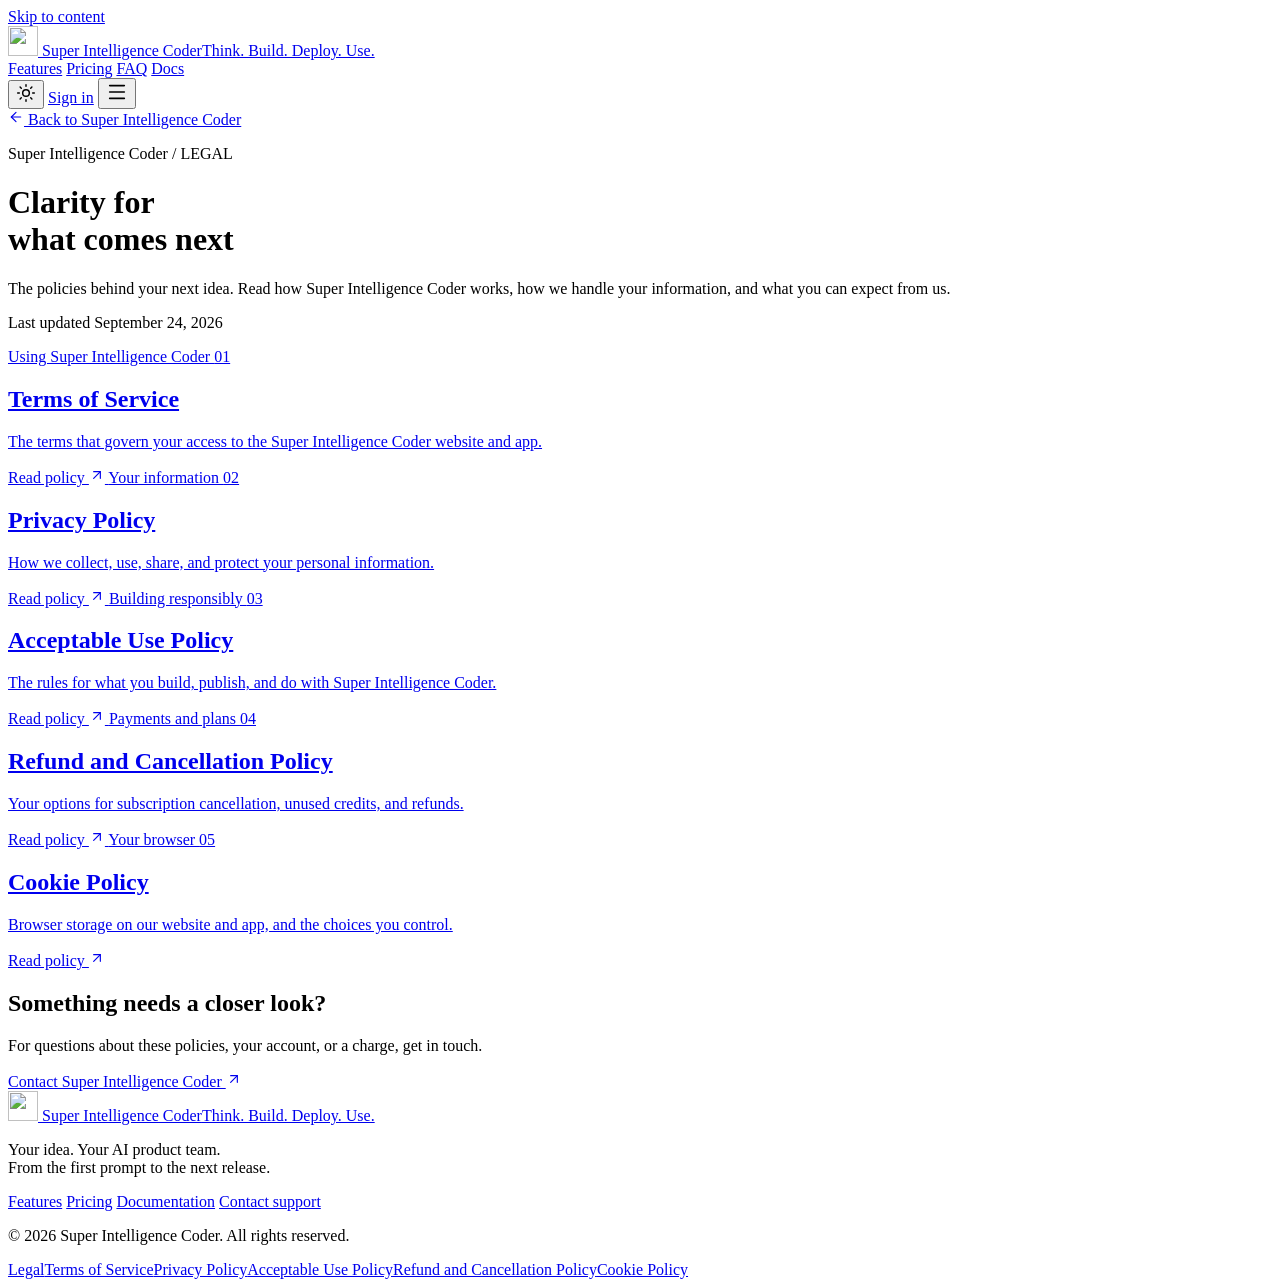
==== public/legal/index.html @ 86da445b "Initial commit Co-Authored-By: Claude Opus 5.5 <noreply@anthropic.com>" ====
<!DOCTYPE html><html lang="en" dir="ltr" class="dark"><head>



	<meta charset="utf-8">
	<meta name="viewport" content="width=device-width, initial-scale=1">

	<title>Legal | Super Intelligence Coder</title>
    <meta property="og:url" content="https://superintelligencecoder.ai/legal">
<meta name="description" content="Super Intelligence Coder terms, privacy, acceptable use, refunds, and cookie policies.">


    <link rel="icon" href="/images/main%20favicon.svg" type="image/svg+xml">
    <link rel="apple-touch-icon" href="/images/main%20favicon.svg">

    <meta property="og:type" content="website">
    <meta property="og:title" content="Legal | Super Intelligence Coder">
    <meta property="og:description" content="Super Intelligence Coder terms, privacy, acceptable use, refunds, and cookie policies.">
    <meta property="og:image" content="https://superintelligencecoder.ai/images/social-preview.png">

    <meta name="twitter:card" content="summary_large_image">
    <meta name="twitter:title" content="Legal | Super Intelligence Coder">
    <meta name="twitter:description" content="Super Intelligence Coder terms, privacy, acceptable use, refunds, and cookie policies.">
    <meta name="twitter:image" content="https://superintelligencecoder.ai/images/social-preview.png">












	<meta name="robots" content="max-image-preview:large">









<link rel="canonical" href="https://superintelligencecoder.ai/legal">
<meta name="theme-color" content="#1B211D">
<script src="/js/theme.js">
</script>
<link rel="stylesheet" href="/css/export.css">
<link rel="stylesheet" href="/tailwind.css">
<link rel="stylesheet" href="/css/site.css">
<link rel="stylesheet" href="/css/polish.css">
<link rel="stylesheet" href="/css/product-tour.css">
<link rel="stylesheet" href="/css/why.css">
<meta property="og:image:alt" content="The Super Intelligence Coder AI app builder">
<meta property="og:site_name" content="Super Intelligence Coder">
<link rel="stylesheet" href="/css/legal.css"><link rel="stylesheet" href="/css/brand.css">
</head>

<body class="legal-page"><a class="skip-link" href="#content">Skip to content</a><header class="site-header">
<svg aria-hidden="true" width="0" height="0" style="position:absolute"><filter id="sb-liquid" x="0" y="0" width="100%" height="100%" color-interpolation-filters="sRGB"><feTurbulence type="fractalNoise" baseFrequency="0.012 0.03" numOctaves="2" seed="7" result="noise"></feTurbulence><feGaussianBlur in="noise" stdDeviation="2" result="soft"></feGaussianBlur><feDisplacementMap in="SourceGraphic" in2="soft" scale="38" xChannelSelector="R" yChannelSelector="G"></feDisplacementMap></filter></svg>
<div class="header-glass" aria-hidden="true"></div>
<div class="nav-bar">
<a class="site-brand" href="/" aria-label="Super Intelligence Coder home">
<img src="/images/favicon.svg" alt="" width="30" height="30">
<span class="brand-wordmark"><span class="brand-name">Super Intelligence Coder</span><span class="brand-tagline">Think. Build. Deploy. Use.</span></span>
</a>
<nav class="desktop-nav" aria-label="Main navigation">
<a href="/#features">Features</a>
<a href="/#pricing">Pricing</a>
<a href="/#faq">FAQ</a>
<a href="https://docs.superintelligencecoder.ai/">Docs</a>
</nav>
<div class="nav-actions">
<button type="button" class="theme-toggle icon-button" aria-label="Switch to light theme">
<svg class="theme-icon" width="20" height="20" width="1.6" data-lucide="sun" viewBox="0 0 24 24" fill="none" stroke="currentColor" stroke-width="1.75" stroke-linecap="round" stroke-linejoin="round" aria-hidden="true" focusable="false"><circle cx="12" cy="12" r="4" />
  <path d="M12 2v2" />
  <path d="M12 20v2" />
  <path d="m4.93 4.93 1.41 1.41" />
  <path d="m17.66 17.66 1.41 1.41" />
  <path d="M2 12h2" />
  <path d="M20 12h2" />
  <path d="m6.34 17.66-1.41 1.41" />
  <path d="m19.07 4.93-1.41 1.41" /></svg>
</button>
<a class="site-button secondary nav-signin" href="https://app.superintelligencecoder.ai/auth">Sign in</a>
<button type="button" class="menu-toggle icon-button" aria-label="Open menu" aria-expanded="false" aria-controls="mobile-nav">
<svg width="22" height="22" width="1.6" data-lucide="menu" viewBox="0 0 24 24" fill="none" stroke="currentColor" stroke-width="1.75" stroke-linecap="round" stroke-linejoin="round" aria-hidden="true" focusable="false"><path d="M4 5h16" />
  <path d="M4 12h16" />
  <path d="M4 19h16" /></svg>
</button>
</div>
</div>
<nav id="mobile-nav" class="mobile-nav" aria-label="Mobile navigation" hidden="">
<a href="/#features">Features</a>
<a href="/#pricing">Pricing</a>
<a href="/#faq">FAQ</a>
<a href="https://docs.superintelligencecoder.ai/">Docs</a>
<a href="https://app.superintelligencecoder.ai/auth">Sign in</a>
<a class="site-button primary" href="https://app.superintelligencecoder.ai/">Get started</a>
</nav>
</header><main id="content" class="legal-main legal-hub" tabindex="-1">
    <header class="legal-page-heading"><a class="legal-back" href="/"><svg class="arrow-icon" width="16" height="16" width="1.75" data-lucide="arrow-left" viewBox="0 0 24 24" fill="none" stroke="currentColor" stroke-width="1.75" stroke-linecap="round" stroke-linejoin="round" aria-hidden="true" focusable="false"><path d="m12 19-7-7 7-7" />
  <path d="M19 12H5" /></svg> Back to Super Intelligence Coder</a>
      <p class="legal-eyebrow">Super Intelligence Coder / LEGAL</p><h1>Clarity for<br><span>what comes next</span></h1>
      <p class="legal-description">The policies behind your next idea. Read how Super Intelligence Coder works, how we handle your information, and what you can expect from us.</p>
      <p class="legal-updated">Last updated <time datetime="2026-09-24">September 24, 2026</time></p>
    </header>
    <section class="legal-policy-grid" aria-label="Super Intelligence Coder policies"><a class="legal-policy-card legal-policy-card-featured" href="/legal/terms">
    <span class="legal-card-label">Using Super Intelligence Coder <span aria-hidden="true">01</span></span>
    <h2>Terms of Service</h2><p>The terms that govern your access to the Super Intelligence Coder website and app.</p>
    <span class="legal-card-action">Read policy <span aria-hidden="true"><svg class="arrow-icon" width="16" height="16" width="1.75" data-lucide="arrow-up-right" viewBox="0 0 24 24" fill="none" stroke="currentColor" stroke-width="1.75" stroke-linecap="round" stroke-linejoin="round" aria-hidden="true" focusable="false"><path d="M7 7h10v10" />
  <path d="M7 17 17 7" /></svg></span></span>
  </a>
<a class="legal-policy-card" href="/legal/privacy">
    <span class="legal-card-label">Your information <span aria-hidden="true">02</span></span>
    <h2>Privacy Policy</h2><p>How we collect, use, share, and protect your personal information.</p>
    <span class="legal-card-action">Read policy <span aria-hidden="true"><svg class="arrow-icon" width="16" height="16" width="1.75" data-lucide="arrow-up-right" viewBox="0 0 24 24" fill="none" stroke="currentColor" stroke-width="1.75" stroke-linecap="round" stroke-linejoin="round" aria-hidden="true" focusable="false"><path d="M7 7h10v10" />
  <path d="M7 17 17 7" /></svg></span></span>
  </a>
<a class="legal-policy-card" href="/legal/acceptable-use">
    <span class="legal-card-label">Building responsibly <span aria-hidden="true">03</span></span>
    <h2>Acceptable Use Policy</h2><p>The rules for what you build, publish, and do with Super Intelligence Coder.</p>
    <span class="legal-card-action">Read policy <span aria-hidden="true"><svg class="arrow-icon" width="16" height="16" width="1.75" data-lucide="arrow-up-right" viewBox="0 0 24 24" fill="none" stroke="currentColor" stroke-width="1.75" stroke-linecap="round" stroke-linejoin="round" aria-hidden="true" focusable="false"><path d="M7 7h10v10" />
  <path d="M7 17 17 7" /></svg></span></span>
  </a>
<a class="legal-policy-card" href="/legal/refund">
    <span class="legal-card-label">Payments and plans <span aria-hidden="true">04</span></span>
    <h2>Refund and Cancellation Policy</h2><p>Your options for subscription cancellation, unused credits, and refunds.</p>
    <span class="legal-card-action">Read policy <span aria-hidden="true"><svg class="arrow-icon" width="16" height="16" width="1.75" data-lucide="arrow-up-right" viewBox="0 0 24 24" fill="none" stroke="currentColor" stroke-width="1.75" stroke-linecap="round" stroke-linejoin="round" aria-hidden="true" focusable="false"><path d="M7 7h10v10" />
  <path d="M7 17 17 7" /></svg></span></span>
  </a>
<a class="legal-policy-card" href="/legal/cookies">
    <span class="legal-card-label">Your browser <span aria-hidden="true">05</span></span>
    <h2>Cookie Policy</h2><p>Browser storage on our website and app, and the choices you control.</p>
    <span class="legal-card-action">Read policy <span aria-hidden="true"><svg class="arrow-icon" width="16" height="16" width="1.75" data-lucide="arrow-up-right" viewBox="0 0 24 24" fill="none" stroke="currentColor" stroke-width="1.75" stroke-linecap="round" stroke-linejoin="round" aria-hidden="true" focusable="false"><path d="M7 7h10v10" />
  <path d="M7 17 17 7" /></svg></span></span>
  </a></section>
    <aside class="legal-contact"><div><h2>Something needs a closer look?</h2><p>For questions about these policies, your account, or a charge, get in touch.</p></div><a class="site-button secondary" href="mailto:support@superintelligencecoder.ai">Contact Super Intelligence Coder <span aria-hidden="true"><svg class="arrow-icon" width="16" height="16" width="1.75" data-lucide="arrow-up-right" viewBox="0 0 24 24" fill="none" stroke="currentColor" stroke-width="1.75" stroke-linecap="round" stroke-linejoin="round" aria-hidden="true" focusable="false"><path d="M7 7h10v10" />
  <path d="M7 17 17 7" /></svg></span></a></aside>
  </main><footer class="site-footer">
<div class="footer-top">
<div>
<a class="site-brand" href="/">
<img src="/images/favicon.svg" alt="" width="30" height="30" loading="lazy" decoding="async">
<span class="brand-wordmark"><span class="brand-name">Super Intelligence Coder</span><span class="brand-tagline">Think. Build. Deploy. Use.</span></span>
</a>
<p>Your idea. Your AI product team.<br>From the first prompt to the next release.</p>
</div>
<nav aria-label="Footer navigation">
<a href="/#features">Features</a>
<a href="/#pricing">Pricing</a>
<a href="https://docs.superintelligencecoder.ai/">Documentation</a>
<a href="mailto:support@superintelligencecoder.ai">Contact support</a>
</nav>
</div>
<div class="footer-bottom">
<p>© <span data-year="">2026</span> Super Intelligence Coder. All rights reserved.</p>
<nav aria-label="Legal"><a href="/legal">Legal</a><a href="/legal/terms">Terms of Service</a><a href="/legal/privacy">Privacy Policy</a><a href="/legal/acceptable-use">Acceptable Use Policy</a><a href="/legal/refund">Refund and Cancellation Policy</a><a href="/legal/cookies">Cookie Policy</a></nav>
</div>
</footer><script type="module" src="/js/chrome.js"></script></body></html>
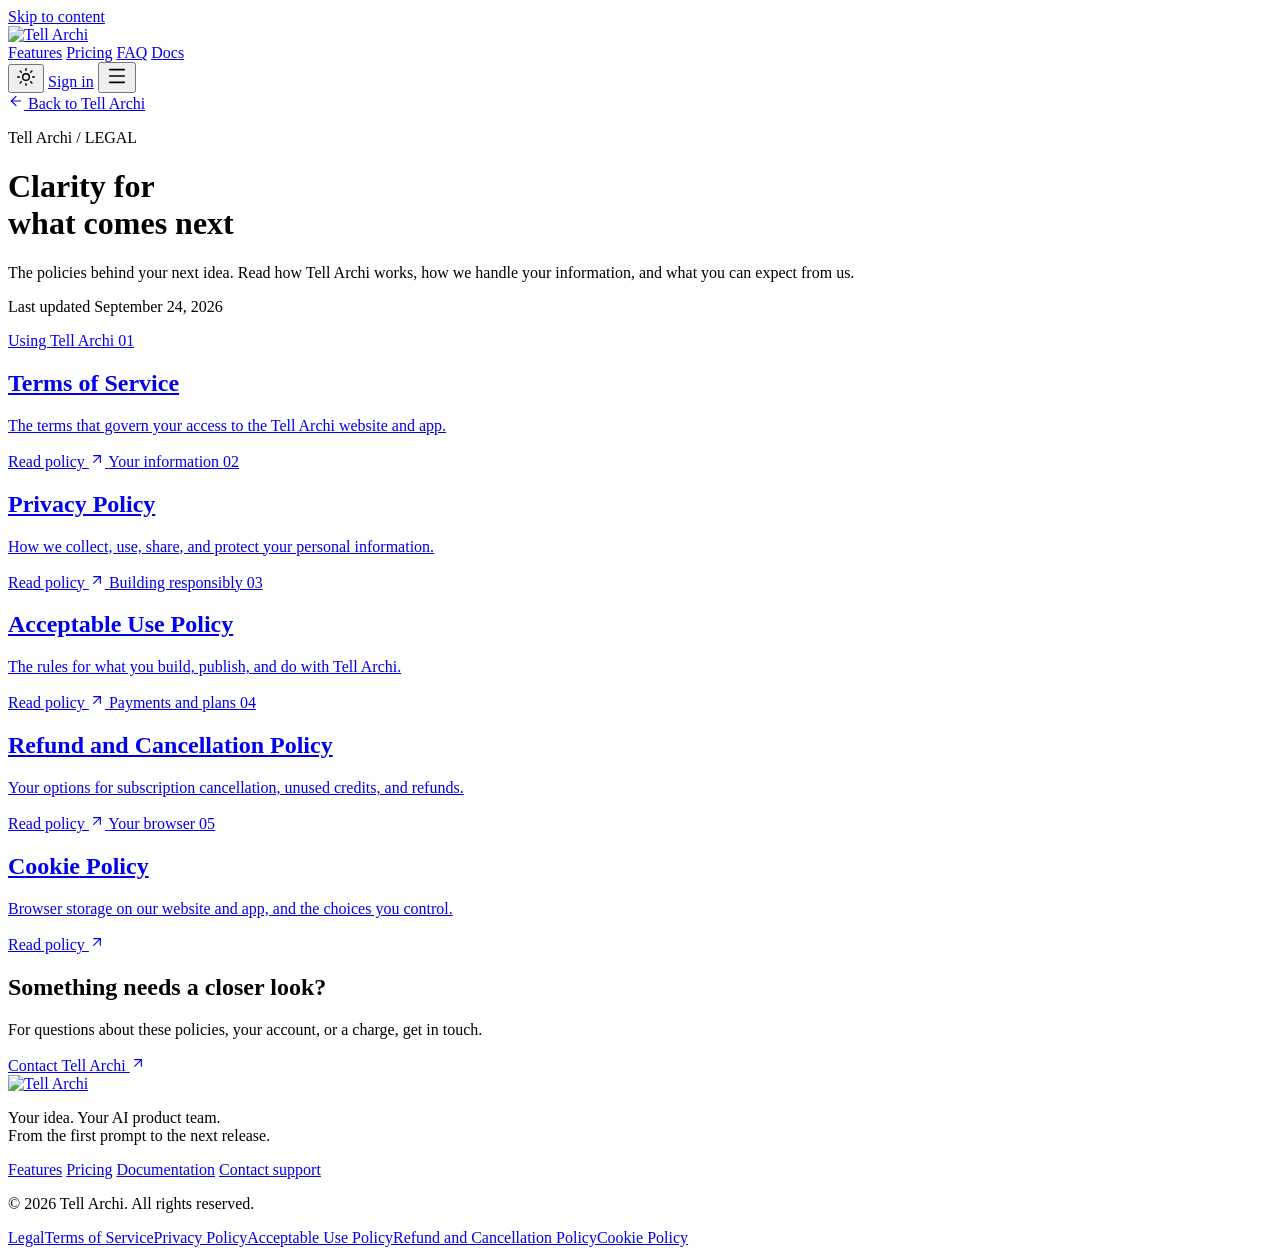
==== commit 88e59b91: "Update site: legal headings match hero, latest local site state - Legal policy titles use the hero's" ====
--- a/public/legal/index.html
+++ b/public/legal/index.html
@@ -5,23 +5,24 @@
 	<meta charset="utf-8">
 	<meta name="viewport" content="width=device-width, initial-scale=1">
 
-	<title>Legal | Super Intelligence Coder</title>
-    <meta property="og:url" content="https://superintelligencecoder.ai/legal">
-<meta name="description" content="Super Intelligence Coder terms, privacy, acceptable use, refunds, and cookie policies.">
+	<title>Legal | Tell Archi</title>
+    <meta property="og:url" content="https://www.tellarchie.com/legal">
+<meta name="description" content="Tell Archi terms, privacy, acceptable use, refunds, and cookie policies.">
 
 
-    <link rel="icon" href="/images/main%20favicon.svg" type="image/svg+xml">
-    <link rel="apple-touch-icon" href="/images/main%20favicon.svg">
+    <link rel="icon" href="/images/tellarchi-icon-32.png" type="image/png" sizes="32x32">
+    <link rel="icon" href="/images/tellarchi-icon-512.png" type="image/png" sizes="512x512">
+    <link rel="apple-touch-icon" href="/images/tellarchi-icon-180.png">
 
     <meta property="og:type" content="website">
-    <meta property="og:title" content="Legal | Super Intelligence Coder">
-    <meta property="og:description" content="Super Intelligence Coder terms, privacy, acceptable use, refunds, and cookie policies.">
-    <meta property="og:image" content="https://superintelligencecoder.ai/images/social-preview.png">
+    <meta property="og:title" content="Legal | Tell Archi">
+    <meta property="og:description" content="Tell Archi terms, privacy, acceptable use, refunds, and cookie policies.">
+    <meta property="og:image" content="https://www.tellarchie.com/images/social-preview.png">
 
     <meta name="twitter:card" content="summary_large_image">
-    <meta name="twitter:title" content="Legal | Super Intelligence Coder">
-    <meta name="twitter:description" content="Super Intelligence Coder terms, privacy, acceptable use, refunds, and cookie policies.">
-    <meta name="twitter:image" content="https://superintelligencecoder.ai/images/social-preview.png">
+    <meta name="twitter:title" content="Legal | Tell Archi">
+    <meta name="twitter:description" content="Tell Archi terms, privacy, acceptable use, refunds, and cookie policies.">
+    <meta name="twitter:image" content="https://www.tellarchie.com/images/social-preview.png">
 
 
 
@@ -44,8 +45,8 @@
 
 
 
-<link rel="canonical" href="https://superintelligencecoder.ai/legal">
-<meta name="theme-color" content="#1B211D">
+<link rel="canonical" href="https://www.tellarchie.com/legal">
+<meta name="theme-color" content="#121b21">
 <script src="/js/theme.js">
 </script>
 <link rel="stylesheet" href="/css/export.css">
@@ -54,8 +55,8 @@
 <link rel="stylesheet" href="/css/polish.css">
 <link rel="stylesheet" href="/css/product-tour.css">
 <link rel="stylesheet" href="/css/why.css">
-<meta property="og:image:alt" content="The Super Intelligence Coder AI app builder">
-<meta property="og:site_name" content="Super Intelligence Coder">
+<meta property="og:image:alt" content="The Tell Archi AI app builder">
+<meta property="og:site_name" content="Tell Archi">
 <link rel="stylesheet" href="/css/legal.css"><link rel="stylesheet" href="/css/brand.css">
 </head>
 
@@ -63,15 +64,14 @@
 <svg aria-hidden="true" width="0" height="0" style="position:absolute"><filter id="sb-liquid" x="0" y="0" width="100%" height="100%" color-interpolation-filters="sRGB"><feTurbulence type="fractalNoise" baseFrequency="0.012 0.03" numOctaves="2" seed="7" result="noise"></feTurbulence><feGaussianBlur in="noise" stdDeviation="2" result="soft"></feGaussianBlur><feDisplacementMap in="SourceGraphic" in2="soft" scale="38" xChannelSelector="R" yChannelSelector="G"></feDisplacementMap></filter></svg>
 <div class="header-glass" aria-hidden="true"></div>
 <div class="nav-bar">
-<a class="site-brand" href="/" aria-label="Super Intelligence Coder home">
-<img src="/images/favicon.svg" alt="" width="30" height="30">
-<span class="brand-wordmark"><span class="brand-name">Super Intelligence Coder</span><span class="brand-tagline">Think. Build. Deploy. Use.</span></span>
+<a class="site-brand" href="/" aria-label="Tell Archi home">
+<img class="brand-logo" src="/images/tellarchi-logo.png" alt="Tell Archi" width="81" height="60">
 </a>
 <nav class="desktop-nav" aria-label="Main navigation">
 <a href="/#features">Features</a>
 <a href="/#pricing">Pricing</a>
 <a href="/#faq">FAQ</a>
-<a href="https://docs.superintelligencecoder.ai/">Docs</a>
+<a href="https://app.tellarchie.com/docs">Docs</a>
 </nav>
 <div class="nav-actions">
 <button type="button" class="theme-toggle icon-button" aria-label="Switch to light theme">
@@ -85,7 +85,7 @@
   <path d="m6.34 17.66-1.41 1.41" />
   <path d="m19.07 4.93-1.41 1.41" /></svg>
 </button>
-<a class="site-button secondary nav-signin" href="https://app.superintelligencecoder.ai/auth">Sign in</a>
+<a class="site-button secondary nav-signin" href="https://app.tellarchie.com/auth">Sign in</a>
 <button type="button" class="menu-toggle icon-button" aria-label="Open menu" aria-expanded="false" aria-controls="mobile-nav">
 <svg width="22" height="22" width="1.6" data-lucide="menu" viewBox="0 0 24 24" fill="none" stroke="currentColor" stroke-width="1.75" stroke-linecap="round" stroke-linejoin="round" aria-hidden="true" focusable="false"><path d="M4 5h16" />
   <path d="M4 12h16" />
@@ -97,20 +97,20 @@
 <a href="/#features">Features</a>
 <a href="/#pricing">Pricing</a>
 <a href="/#faq">FAQ</a>
-<a href="https://docs.superintelligencecoder.ai/">Docs</a>
-<a href="https://app.superintelligencecoder.ai/auth">Sign in</a>
-<a class="site-button primary" href="https://app.superintelligencecoder.ai/">Get started</a>
+<a href="https://app.tellarchie.com/docs">Docs</a>
+<a href="https://app.tellarchie.com/auth">Sign in</a>
+<a class="site-button primary" href="https://app.tellarchie.com/">Get started</a>
 </nav>
 </header><main id="content" class="legal-main legal-hub" tabindex="-1">
     <header class="legal-page-heading"><a class="legal-back" href="/"><svg class="arrow-icon" width="16" height="16" width="1.75" data-lucide="arrow-left" viewBox="0 0 24 24" fill="none" stroke="currentColor" stroke-width="1.75" stroke-linecap="round" stroke-linejoin="round" aria-hidden="true" focusable="false"><path d="m12 19-7-7 7-7" />
-  <path d="M19 12H5" /></svg> Back to Super Intelligence Coder</a>
-      <p class="legal-eyebrow">Super Intelligence Coder / LEGAL</p><h1>Clarity for<br><span>what comes next</span></h1>
-      <p class="legal-description">The policies behind your next idea. Read how Super Intelligence Coder works, how we handle your information, and what you can expect from us.</p>
+  <path d="M19 12H5" /></svg> Back to Tell Archi</a>
+      <p class="legal-eyebrow">Tell Archi / LEGAL</p><h1>Clarity for<br><span>what comes next</span></h1>
+      <p class="legal-description">The policies behind your next idea. Read how Tell Archi works, how we handle your information, and what you can expect from us.</p>
       <p class="legal-updated">Last updated <time datetime="2026-09-24">September 24, 2026</time></p>
     </header>
-    <section class="legal-policy-grid" aria-label="Super Intelligence Coder policies"><a class="legal-policy-card legal-policy-card-featured" href="/legal/terms">
-    <span class="legal-card-label">Using Super Intelligence Coder <span aria-hidden="true">01</span></span>
-    <h2>Terms of Service</h2><p>The terms that govern your access to the Super Intelligence Coder website and app.</p>
+    <section class="legal-policy-grid" aria-label="Tell Archi policies"><a class="legal-policy-card legal-policy-card-featured" href="/legal/terms">
+    <span class="legal-card-label">Using Tell Archi <span aria-hidden="true">01</span></span>
+    <h2>Terms of Service</h2><p>The terms that govern your access to the Tell Archi website and app.</p>
     <span class="legal-card-action">Read policy <span aria-hidden="true"><svg class="arrow-icon" width="16" height="16" width="1.75" data-lucide="arrow-up-right" viewBox="0 0 24 24" fill="none" stroke="currentColor" stroke-width="1.75" stroke-linecap="round" stroke-linejoin="round" aria-hidden="true" focusable="false"><path d="M7 7h10v10" />
   <path d="M7 17 17 7" /></svg></span></span>
   </a>
@@ -122,7 +122,7 @@
   </a>
 <a class="legal-policy-card" href="/legal/acceptable-use">
     <span class="legal-card-label">Building responsibly <span aria-hidden="true">03</span></span>
-    <h2>Acceptable Use Policy</h2><p>The rules for what you build, publish, and do with Super Intelligence Coder.</p>
+    <h2>Acceptable Use Policy</h2><p>The rules for what you build, publish, and do with Tell Archi.</p>
     <span class="legal-card-action">Read policy <span aria-hidden="true"><svg class="arrow-icon" width="16" height="16" width="1.75" data-lucide="arrow-up-right" viewBox="0 0 24 24" fill="none" stroke="currentColor" stroke-width="1.75" stroke-linecap="round" stroke-linejoin="round" aria-hidden="true" focusable="false"><path d="M7 7h10v10" />
   <path d="M7 17 17 7" /></svg></span></span>
   </a>
@@ -138,26 +138,25 @@
     <span class="legal-card-action">Read policy <span aria-hidden="true"><svg class="arrow-icon" width="16" height="16" width="1.75" data-lucide="arrow-up-right" viewBox="0 0 24 24" fill="none" stroke="currentColor" stroke-width="1.75" stroke-linecap="round" stroke-linejoin="round" aria-hidden="true" focusable="false"><path d="M7 7h10v10" />
   <path d="M7 17 17 7" /></svg></span></span>
   </a></section>
-    <aside class="legal-contact"><div><h2>Something needs a closer look?</h2><p>For questions about these policies, your account, or a charge, get in touch.</p></div><a class="site-button secondary" href="mailto:support@superintelligencecoder.ai">Contact Super Intelligence Coder <span aria-hidden="true"><svg class="arrow-icon" width="16" height="16" width="1.75" data-lucide="arrow-up-right" viewBox="0 0 24 24" fill="none" stroke="currentColor" stroke-width="1.75" stroke-linecap="round" stroke-linejoin="round" aria-hidden="true" focusable="false"><path d="M7 7h10v10" />
+    <aside class="legal-contact"><div><h2>Something needs a closer look?</h2><p>For questions about these policies, your account, or a charge, get in touch.</p></div><a class="site-button secondary" href="mailto:support@tellarchie.com">Contact Tell Archi <span aria-hidden="true"><svg class="arrow-icon" width="16" height="16" width="1.75" data-lucide="arrow-up-right" viewBox="0 0 24 24" fill="none" stroke="currentColor" stroke-width="1.75" stroke-linecap="round" stroke-linejoin="round" aria-hidden="true" focusable="false"><path d="M7 7h10v10" />
   <path d="M7 17 17 7" /></svg></span></a></aside>
   </main><footer class="site-footer">
 <div class="footer-top">
 <div>
 <a class="site-brand" href="/">
-<img src="/images/favicon.svg" alt="" width="30" height="30" loading="lazy" decoding="async">
-<span class="brand-wordmark"><span class="brand-name">Super Intelligence Coder</span><span class="brand-tagline">Think. Build. Deploy. Use.</span></span>
+<img class="brand-logo brand-logo-footer" src="/images/tellarchi-logo.png" alt="Tell Archi" width="129" height="96" loading="lazy" decoding="async">
 </a>
 <p>Your idea. Your AI product team.<br>From the first prompt to the next release.</p>
 </div>
 <nav aria-label="Footer navigation">
 <a href="/#features">Features</a>
 <a href="/#pricing">Pricing</a>
-<a href="https://docs.superintelligencecoder.ai/">Documentation</a>
-<a href="mailto:support@superintelligencecoder.ai">Contact support</a>
+<a href="https://app.tellarchie.com/docs">Documentation</a>
+<a href="mailto:support@tellarchie.com">Contact support</a>
 </nav>
 </div>
 <div class="footer-bottom">
-<p>© <span data-year="">2026</span> Super Intelligence Coder. All rights reserved.</p>
+<p>© <span data-year="">2026</span> Tell Archi. All rights reserved.</p>
 <nav aria-label="Legal"><a href="/legal">Legal</a><a href="/legal/terms">Terms of Service</a><a href="/legal/privacy">Privacy Policy</a><a href="/legal/acceptable-use">Acceptable Use Policy</a><a href="/legal/refund">Refund and Cancellation Policy</a><a href="/legal/cookies">Cookie Policy</a></nav>
 </div>
 </footer><script type="module" src="/js/chrome.js"></script></body></html>
